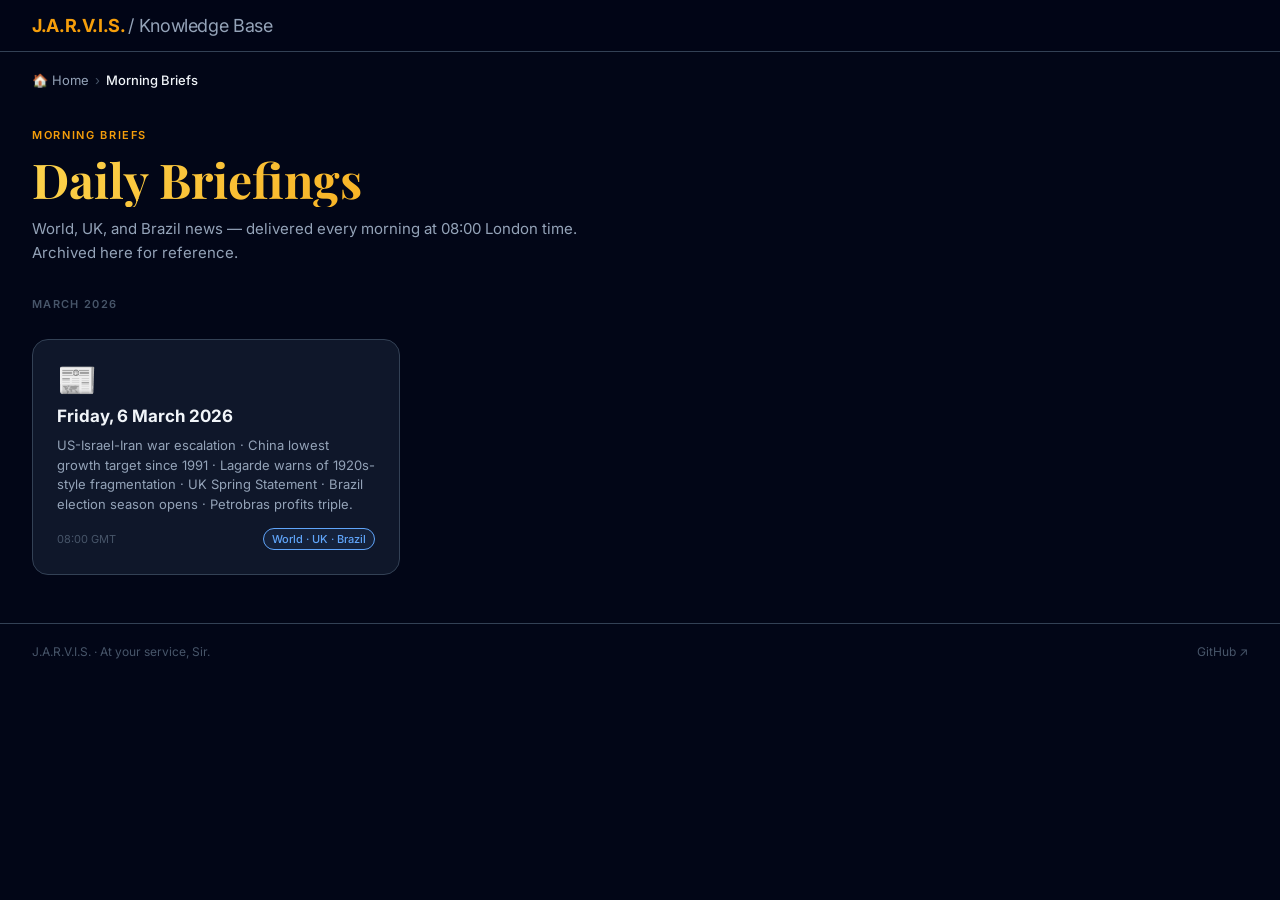
==== briefs/index.html @ 9e258c9f "feat: initial knowledge base — projects, briefs, reports, decisions" ====
<!DOCTYPE html>
<html lang="en">
<head>
<meta charset="UTF-8">
<meta name="viewport" content="width=device-width, initial-scale=1.0">
<title>Morning Briefs — J.A.R.V.I.S. Knowledge Base</title>
<link href="https://fonts.googleapis.com/css2?family=Inter:wght@300;400;500;600;700&family=Playfair+Display:wght@700&display=swap" rel="stylesheet">
<link rel="stylesheet" href="../_assets/style.css">
</head>
<body>

<header class="topbar">
  <div class="topbar-left">
    <div class="topbar-logo">J.A.R.V.I.S. <span>/ Knowledge Base</span></div>
  </div>
</header>

<nav class="breadcrumb">
  <a href="../">🏠 Home</a>
  <span class="sep">›</span>
  <span class="current">Morning Briefs</span>
</nav>

<div class="hero">
  <div class="hero-label">Morning Briefs</div>
  <h1>Daily Briefings</h1>
  <p>World, UK, and Brazil news — delivered every morning at 08:00 London time. Archived here for reference.</p>
</div>

<div class="section-label">March 2026</div>
<div class="grid">

  <a href="2026-03-06/">
    <div class="card">
      <div class="card-icon">📰</div>
      <div class="card-title">Friday, 6 March 2026</div>
      <div class="card-desc">US-Israel-Iran war escalation · China lowest growth target since 1991 · Lagarde warns of 1920s-style fragmentation · UK Spring Statement · Brazil election season opens · Petrobras profits triple.</div>
      <div class="card-meta">
        <span>08:00 GMT</span>
        <span class="badge badge-blue">World · UK · Brazil</span>
      </div>
    </div>
  </a>

</div>

<footer class="footer">
  <span>J.A.R.V.I.S. · At your service, Sir.</span>
  <a href="https://github.com/jarvis-jupiter/knowledge-base" target="_blank">GitHub ↗</a>
</footer>

</body>
</html>
---- _assets/style.css ----
:root {
  --bg: #020617;
  --surface: #0f172a;
  --surface2: #1e293b;
  --border: #334155;
  --amber: #f59e0b;
  --amber-light: #fcd34d;
  --amber-dim: rgba(245,158,11,0.12);
  --text: #f1f5f9;
  --muted: #94a3b8;
  --dim: #475569;
  --green: #34d399;
  --blue: #60a5fa;
  --purple: #a78bfa;
  --red: #f87171;
}
* { box-sizing: border-box; margin: 0; padding: 0; }
body {
  font-family: 'Inter', sans-serif;
  background: var(--bg);
  color: var(--text);
  min-height: 100vh;
}
a { color: inherit; text-decoration: none; }

/* TOPBAR */
.topbar {
  position: sticky; top: 0; z-index: 50;
  background: rgba(2,6,23,0.85);
  backdrop-filter: blur(12px);
  border-bottom: 1px solid var(--border);
  padding: 0 32px;
  height: 52px;
  display: flex; align-items: center; justify-content: space-between;
}
.topbar-left { display: flex; align-items: center; gap: 12px; }
.topbar-logo { font-size: 18px; font-weight: 700; color: var(--amber); letter-spacing: -0.02em; }
.topbar-logo span { color: var(--muted); font-weight: 400; }

/* BREADCRUMB */
.breadcrumb {
  display: flex; align-items: center; gap: 6px;
  font-size: 13px; color: var(--dim);
  padding: 20px 32px 0;
}
.breadcrumb a { color: var(--muted); transition: color 0.2s; }
.breadcrumb a:hover { color: var(--amber); }
.breadcrumb .sep { color: var(--dim); }
.breadcrumb .current { color: var(--text); font-weight: 500; }

/* HERO */
.hero { padding: 40px 32px 24px; }
.hero-label {
  font-size: 11px; font-weight: 600; letter-spacing: 0.15em;
  text-transform: uppercase; color: var(--amber); margin-bottom: 10px;
}
.hero h1 {
  font-family: 'Playfair Display', serif;
  font-size: clamp(28px, 4vw, 48px);
  background: linear-gradient(135deg, var(--amber-light), var(--amber), #f97316);
  -webkit-background-clip: text; -webkit-text-fill-color: transparent;
  line-height: 1.15; margin-bottom: 10px;
}
.hero p { color: var(--muted); font-size: 15px; max-width: 600px; line-height: 1.6; }

/* GRID */
.grid {
  display: grid;
  grid-template-columns: repeat(auto-fill, minmax(280px, 1fr));
  gap: 16px;
  padding: 24px 32px 48px;
  max-width: 1200px;
}

/* CARD */
.card {
  background: var(--surface);
  border: 1px solid var(--border);
  border-radius: 16px;
  padding: 24px;
  cursor: pointer;
  transition: border-color 0.2s, transform 0.15s, box-shadow 0.2s;
  display: flex; flex-direction: column; gap: 10px;
  position: relative; overflow: hidden;
}
.card::before {
  content: ''; position: absolute; inset: 0;
  background: linear-gradient(135deg, var(--amber-dim), transparent 60%);
  opacity: 0; transition: opacity 0.2s;
  border-radius: 16px;
}
.card:hover { border-color: rgba(245,158,11,0.5); transform: translateY(-2px); box-shadow: 0 8px 32px rgba(0,0,0,0.4); }
.card:hover::before { opacity: 1; }
.card-icon { font-size: 32px; line-height: 1; }
.card-title { font-size: 17px; font-weight: 700; color: var(--text); }
.card-desc { font-size: 13px; color: var(--muted); line-height: 1.5; flex: 1; }
.card-meta {
  display: flex; align-items: center; justify-content: space-between;
  font-size: 11px; color: var(--dim); margin-top: 4px;
}
.card-meta .badge {
  font-size: 11px; font-weight: 500; padding: 3px 8px; border-radius: 99px;
  border: 1px solid; display: inline-flex; align-items: center;
}
.badge-amber { color: var(--amber); border-color: rgba(245,158,11,0.4); background: rgba(245,158,11,0.08); }
.badge-blue  { color: var(--blue);  border-color: rgba(96,165,250,0.4);  background: rgba(96,165,250,0.08); }
.badge-green { color: var(--green); border-color: rgba(52,211,153,0.4); background: rgba(52,211,153,0.08); }
.badge-purple{ color: var(--purple);border-color: rgba(167,139,250,0.4);background: rgba(167,139,250,0.08); }
.badge-red   { color: var(--red);   border-color: rgba(248,113,113,0.4); background: rgba(248,113,113,0.08); }

/* EMPTY STATE */
.empty {
  padding: 48px 32px;
  display: flex; flex-direction: column; align-items: center; gap: 12px;
  color: var(--dim); text-align: center;
}
.empty .empty-icon { font-size: 48px; opacity: 0.4; }
.empty p { font-size: 14px; }

/* FOOTER */
.footer {
  border-top: 1px solid var(--border);
  padding: 20px 32px;
  font-size: 12px; color: var(--dim);
  display: flex; align-items: center; justify-content: space-between;
}
.footer a { color: var(--dim); transition: color 0.2s; }
.footer a:hover { color: var(--amber); }

/* DIVIDER */
.section-label {
  padding: 8px 32px 4px;
  font-size: 11px; font-weight: 600; letter-spacing: 0.12em;
  text-transform: uppercase; color: var(--dim);
}
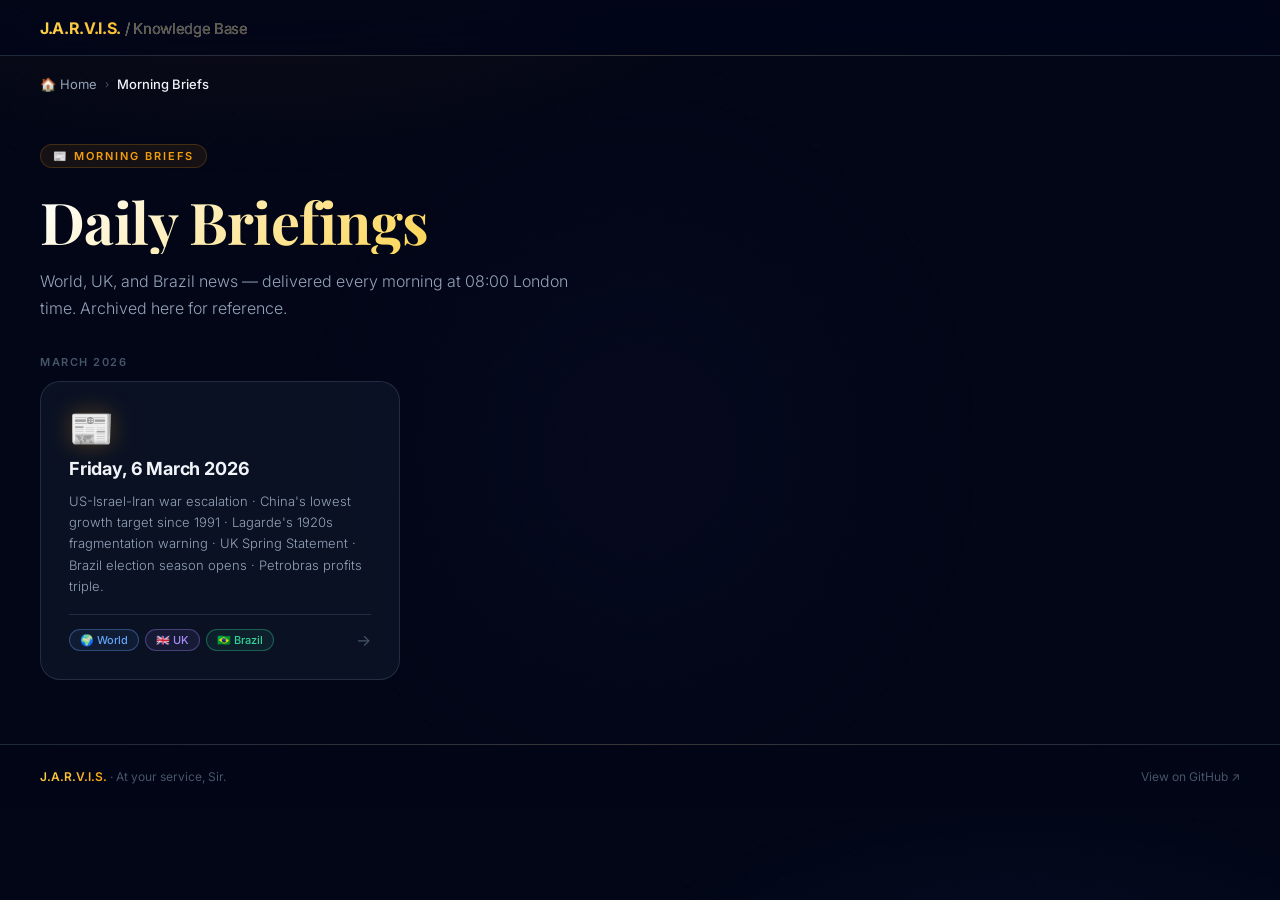
==== commit 79b1e5b0: "design: premium CSS redesign — glassmorphism, animated gradients, glow effects, dot grid" ====
--- a/briefs/index.html
+++ b/briefs/index.html
@@ -4,15 +4,12 @@
 <meta charset="UTF-8">
 <meta name="viewport" content="width=device-width, initial-scale=1.0">
 <title>Morning Briefs — J.A.R.V.I.S. Knowledge Base</title>
-<link href="https://fonts.googleapis.com/css2?family=Inter:wght@300;400;500;600;700&family=Playfair+Display:wght@700&display=swap" rel="stylesheet">
 <link rel="stylesheet" href="../_assets/style.css">
 </head>
 <body>
 
 <header class="topbar">
-  <div class="topbar-left">
-    <div class="topbar-logo">J.A.R.V.I.S. <span>/ Knowledge Base</span></div>
-  </div>
+  <div class="topbar-logo">J.A.R.V.I.S. <span>/ Knowledge Base</span></div>
 </header>
 
 <nav class="breadcrumb">
@@ -22,7 +19,7 @@
 </nav>
 
 <div class="hero">
-  <div class="hero-label">Morning Briefs</div>
+  <div class="hero-label">📰 Morning Briefs</div>
   <h1>Daily Briefings</h1>
   <p>World, UK, and Brazil news — delivered every morning at 08:00 London time. Archived here for reference.</p>
 </div>
@@ -34,10 +31,14 @@
     <div class="card">
       <div class="card-icon">📰</div>
       <div class="card-title">Friday, 6 March 2026</div>
-      <div class="card-desc">US-Israel-Iran war escalation · China lowest growth target since 1991 · Lagarde warns of 1920s-style fragmentation · UK Spring Statement · Brazil election season opens · Petrobras profits triple.</div>
+      <div class="card-desc">US-Israel-Iran war escalation · China's lowest growth target since 1991 · Lagarde's 1920s fragmentation warning · UK Spring Statement · Brazil election season opens · Petrobras profits triple.</div>
       <div class="card-meta">
-        <span>08:00 GMT</span>
-        <span class="badge badge-blue">World · UK · Brazil</span>
+        <div style="display:flex;gap:6px;flex-wrap:wrap">
+          <span class="badge badge-blue">🌍 World</span>
+          <span class="badge badge-purple">🇬🇧 UK</span>
+          <span class="badge badge-green">🇧🇷 Brazil</span>
+        </div>
+        <span class="card-arrow">→</span>
       </div>
     </div>
   </a>
@@ -45,8 +46,8 @@
 </div>
 
 <footer class="footer">
-  <span>J.A.R.V.I.S. · At your service, Sir.</span>
-  <a href="https://github.com/jarvis-jupiter/knowledge-base" target="_blank">GitHub ↗</a>
+  <span><span class="footer-brand">J.A.R.V.I.S.</span> · At your service, Sir.</span>
+  <a href="https://github.com/jarvis-jupiter/knowledge-base" target="_blank">View on GitHub ↗</a>
 </footer>
 
 </body>
--- a/_assets/style.css
+++ b/_assets/style.css
@@ -1,135 +1,364 @@
+@import url('https://fonts.googleapis.com/css2?family=Inter:wght@300;400;500;600;700&family=Playfair+Display:ital,wght@0,700;1,400&family=JetBrains+Mono:wght@400;500&display=swap');
+
+/* ─── TOKENS ─────────────────────────────────────────────── */
 :root {
-  --bg: #020617;
-  --surface: #0f172a;
-  --surface2: #1e293b;
-  --border: #334155;
-  --amber: #f59e0b;
+  --bg:          #020617;
+  --surface:     rgba(15,23,42,0.7);
+  --surface2:    rgba(30,41,59,0.8);
+  --border:      rgba(51,65,85,0.6);
+  --border-glow: rgba(245,158,11,0.35);
+  --amber:       #f59e0b;
   --amber-light: #fcd34d;
-  --amber-dim: rgba(245,158,11,0.12);
-  --text: #f1f5f9;
-  --muted: #94a3b8;
-  --dim: #475569;
-  --green: #34d399;
-  --blue: #60a5fa;
-  --purple: #a78bfa;
-  --red: #f87171;
-}
-* { box-sizing: border-box; margin: 0; padding: 0; }
+  --amber-dim:   rgba(245,158,11,0.12);
+  --amber-glow:  rgba(245,158,11,0.08);
+  --text:        #f1f5f9;
+  --muted:       #94a3b8;
+  --dim:         #475569;
+  --green:       #34d399;
+  --blue:        #60a5fa;
+  --purple:      #a78bfa;
+  --red:         #f87171;
+}
+
+/* ─── RESET ──────────────────────────────────────────────── */
+*, *::before, *::after { box-sizing: border-box; margin: 0; padding: 0; }
+html { scroll-behavior: smooth; }
 body {
   font-family: 'Inter', sans-serif;
   background: var(--bg);
   color: var(--text);
   min-height: 100vh;
+  overflow-x: hidden;
 }
 a { color: inherit; text-decoration: none; }
 
-/* TOPBAR */
+/* ─── ANIMATED BACKGROUND ────────────────────────────────── */
+body::before {
+  content: '';
+  position: fixed; inset: 0; z-index: 0;
+  background:
+    radial-gradient(ellipse 80% 50% at 20% -10%, rgba(245,158,11,0.07) 0%, transparent 60%),
+    radial-gradient(ellipse 60% 40% at 80% 110%, rgba(96,165,250,0.05) 0%, transparent 55%),
+    radial-gradient(ellipse 40% 60% at 50% 50%, rgba(167,139,250,0.03) 0%, transparent 70%);
+  pointer-events: none;
+}
+
+/* Dot grid */
+body::after {
+  content: '';
+  position: fixed; inset: 0; z-index: 0;
+  background-image: radial-gradient(rgba(255,255,255,0.03) 1px, transparent 1px);
+  background-size: 32px 32px;
+  pointer-events: none;
+}
+
+/* All content above backgrounds */
+header, nav, main, section, footer, .hero, .grid, .brief-body, .empty { position: relative; z-index: 1; }
+
+/* ─── TOPBAR ─────────────────────────────────────────────── */
 .topbar {
-  position: sticky; top: 0; z-index: 50;
-  background: rgba(2,6,23,0.85);
-  backdrop-filter: blur(12px);
+  position: sticky; top: 0; z-index: 100;
+  background: rgba(2,6,23,0.8);
+  backdrop-filter: blur(20px) saturate(180%);
+  -webkit-backdrop-filter: blur(20px) saturate(180%);
   border-bottom: 1px solid var(--border);
-  padding: 0 32px;
-  height: 52px;
+  padding: 0 40px;
+  height: 56px;
   display: flex; align-items: center; justify-content: space-between;
 }
-.topbar-left { display: flex; align-items: center; gap: 12px; }
-.topbar-logo { font-size: 18px; font-weight: 700; color: var(--amber); letter-spacing: -0.02em; }
-.topbar-logo span { color: var(--muted); font-weight: 400; }
-
-/* BREADCRUMB */
+.topbar::after {
+  content: '';
+  position: absolute; bottom: -1px; left: 0; right: 0; height: 1px;
+  background: linear-gradient(90deg, transparent, var(--amber-dim), transparent);
+}
+.topbar-logo {
+  font-size: 16px; font-weight: 700; letter-spacing: -0.02em;
+  background: linear-gradient(135deg, var(--amber-light), var(--amber));
+  -webkit-background-clip: text; -webkit-text-fill-color: transparent;
+}
+.topbar-logo span { -webkit-text-fill-color: var(--dim); font-weight: 400; font-size: 15px; }
+.topbar-right { font-size: 12px; color: var(--dim); font-family: 'JetBrains Mono', monospace; }
+
+/* ─── BREADCRUMB ─────────────────────────────────────────── */
 .breadcrumb {
-  display: flex; align-items: center; gap: 6px;
+  display: flex; align-items: center; gap: 8px;
   font-size: 13px; color: var(--dim);
-  padding: 20px 32px 0;
-}
-.breadcrumb a { color: var(--muted); transition: color 0.2s; }
+  padding: 20px 40px 0;
+}
+.breadcrumb a {
+  color: var(--muted); transition: color 0.2s;
+  display: flex; align-items: center; gap: 4px;
+}
 .breadcrumb a:hover { color: var(--amber); }
-.breadcrumb .sep { color: var(--dim); }
+.breadcrumb .sep { color: var(--dim); font-size: 11px; }
 .breadcrumb .current { color: var(--text); font-weight: 500; }
 
-/* HERO */
-.hero { padding: 40px 32px 24px; }
+/* ─── HERO ───────────────────────────────────────────────── */
+.hero {
+  padding: 52px 40px 28px;
+  max-width: 1200px;
+}
 .hero-label {
-  font-size: 11px; font-weight: 600; letter-spacing: 0.15em;
-  text-transform: uppercase; color: var(--amber); margin-bottom: 10px;
+  display: inline-flex; align-items: center; gap: 6px;
+  font-size: 11px; font-weight: 600; letter-spacing: 0.18em;
+  text-transform: uppercase; color: var(--amber);
+  background: var(--amber-glow); border: 1px solid rgba(245,158,11,0.2);
+  padding: 4px 12px; border-radius: 99px;
+  margin-bottom: 20px;
 }
 .hero h1 {
   font-family: 'Playfair Display', serif;
-  font-size: clamp(28px, 4vw, 48px);
-  background: linear-gradient(135deg, var(--amber-light), var(--amber), #f97316);
+  font-size: clamp(32px, 4.5vw, 58px);
+  background: linear-gradient(135deg, #fff 0%, var(--amber-light) 40%, var(--amber) 100%);
   -webkit-background-clip: text; -webkit-text-fill-color: transparent;
-  line-height: 1.15; margin-bottom: 10px;
-}
-.hero p { color: var(--muted); font-size: 15px; max-width: 600px; line-height: 1.6; }
-
-/* GRID */
+  line-height: 1.15; margin-bottom: 14px;
+  letter-spacing: -0.01em;
+}
+.hero p {
+  color: var(--muted); font-size: 16px; max-width: 560px;
+  line-height: 1.7; font-weight: 300;
+}
+
+/* ─── SECTION LABEL ──────────────────────────────────────── */
+.section-label {
+  padding: 4px 40px 12px;
+  font-size: 11px; font-weight: 600; letter-spacing: 0.14em;
+  text-transform: uppercase; color: var(--dim);
+  max-width: 1200px;
+}
+
+/* ─── GRID ───────────────────────────────────────────────── */
 .grid {
   display: grid;
-  grid-template-columns: repeat(auto-fill, minmax(280px, 1fr));
-  gap: 16px;
-  padding: 24px 32px 48px;
+  grid-template-columns: repeat(auto-fill, minmax(300px, 1fr));
+  gap: 20px;
+  padding: 0 40px 64px;
   max-width: 1200px;
 }
 
-/* CARD */
+/* ─── CARD ───────────────────────────────────────────────── */
 .card {
   background: var(--surface);
   border: 1px solid var(--border);
-  border-radius: 16px;
-  padding: 24px;
+  border-radius: 20px;
+  padding: 28px;
   cursor: pointer;
-  transition: border-color 0.2s, transform 0.15s, box-shadow 0.2s;
-  display: flex; flex-direction: column; gap: 10px;
+  transition: border-color 0.3s, transform 0.25s cubic-bezier(.34,1.56,.64,1), box-shadow 0.3s;
+  display: flex; flex-direction: column; gap: 12px;
   position: relative; overflow: hidden;
-}
+  backdrop-filter: blur(12px);
+  -webkit-backdrop-filter: blur(12px);
+}
+
+/* Shine sweep on hover */
 .card::before {
-  content: ''; position: absolute; inset: 0;
-  background: linear-gradient(135deg, var(--amber-dim), transparent 60%);
-  opacity: 0; transition: opacity 0.2s;
-  border-radius: 16px;
-}
-.card:hover { border-color: rgba(245,158,11,0.5); transform: translateY(-2px); box-shadow: 0 8px 32px rgba(0,0,0,0.4); }
-.card:hover::before { opacity: 1; }
-.card-icon { font-size: 32px; line-height: 1; }
-.card-title { font-size: 17px; font-weight: 700; color: var(--text); }
-.card-desc { font-size: 13px; color: var(--muted); line-height: 1.5; flex: 1; }
+  content: '';
+  position: absolute;
+  top: -100%; left: -60%; width: 40%; height: 300%;
+  background: linear-gradient(105deg, transparent, rgba(255,255,255,0.04), transparent);
+  transform: skewX(-15deg);
+  transition: left 0.6s ease;
+  pointer-events: none;
+}
+/* Ambient glow layer */
+.card::after {
+  content: '';
+  position: absolute; inset: 0; border-radius: 20px;
+  background: radial-gradient(circle at 50% 0%, rgba(245,158,11,0.06), transparent 60%);
+  opacity: 0; transition: opacity 0.3s;
+  pointer-events: none;
+}
+
+.card:hover {
+  border-color: var(--border-glow);
+  transform: translateY(-4px) scale(1.01);
+  box-shadow:
+    0 0 0 1px rgba(245,158,11,0.1),
+    0 12px 40px rgba(0,0,0,0.5),
+    0 0 60px rgba(245,158,11,0.06);
+}
+.card:hover::before { left: 140%; }
+.card:hover::after { opacity: 1; }
+
+.card-icon {
+  font-size: 36px; line-height: 1;
+  filter: drop-shadow(0 0 12px rgba(245,158,11,0.3));
+  transition: transform 0.3s cubic-bezier(.34,1.56,.64,1), filter 0.3s;
+}
+.card:hover .card-icon {
+  transform: scale(1.15) rotate(-3deg);
+  filter: drop-shadow(0 0 18px rgba(245,158,11,0.5));
+}
+
+.card-title {
+  font-size: 18px; font-weight: 700; color: var(--text);
+  letter-spacing: -0.01em;
+}
+.card-desc {
+  font-size: 13px; color: var(--muted); line-height: 1.65; flex: 1;
+  font-weight: 300;
+}
 .card-meta {
   display: flex; align-items: center; justify-content: space-between;
   font-size: 11px; color: var(--dim); margin-top: 4px;
-}
-.card-meta .badge {
-  font-size: 11px; font-weight: 500; padding: 3px 8px; border-radius: 99px;
-  border: 1px solid; display: inline-flex; align-items: center;
-}
-.badge-amber { color: var(--amber); border-color: rgba(245,158,11,0.4); background: rgba(245,158,11,0.08); }
-.badge-blue  { color: var(--blue);  border-color: rgba(96,165,250,0.4);  background: rgba(96,165,250,0.08); }
-.badge-green { color: var(--green); border-color: rgba(52,211,153,0.4); background: rgba(52,211,153,0.08); }
-.badge-purple{ color: var(--purple);border-color: rgba(167,139,250,0.4);background: rgba(167,139,250,0.08); }
-.badge-red   { color: var(--red);   border-color: rgba(248,113,113,0.4); background: rgba(248,113,113,0.08); }
-
-/* EMPTY STATE */
+  padding-top: 14px; border-top: 1px solid var(--border);
+}
+.card-arrow {
+  font-size: 16px; color: var(--dim);
+  transition: color 0.2s, transform 0.2s;
+}
+.card:hover .card-arrow { color: var(--amber); transform: translateX(4px); }
+
+/* ─── BADGES ─────────────────────────────────────────────── */
+.badge {
+  display: inline-flex; align-items: center; gap: 5px;
+  font-size: 11px; font-weight: 500; padding: 3px 10px;
+  border-radius: 99px; border: 1px solid;
+}
+.badge-amber  { color: var(--amber);  border-color: rgba(245,158,11,0.35); background: rgba(245,158,11,0.08); }
+.badge-blue   { color: var(--blue);   border-color: rgba(96,165,250,0.35);  background: rgba(96,165,250,0.08); }
+.badge-green  { color: var(--green);  border-color: rgba(52,211,153,0.35);  background: rgba(52,211,153,0.08); }
+.badge-purple { color: var(--purple); border-color: rgba(167,139,250,0.35); background: rgba(167,139,250,0.08); }
+.badge-red    { color: var(--red);    border-color: rgba(248,113,113,0.35); background: rgba(248,113,113,0.08); }
+
+/* ─── HOME STATS BAR ─────────────────────────────────────── */
+.stats-bar {
+  display: flex; gap: 0;
+  margin: 0 40px 40px;
+  max-width: 1200px;
+  background: var(--surface);
+  border: 1px solid var(--border);
+  border-radius: 16px;
+  overflow: hidden;
+  backdrop-filter: blur(12px);
+}
+.stat {
+  flex: 1; padding: 20px 28px;
+  border-right: 1px solid var(--border);
+  transition: background 0.2s;
+}
+.stat:last-child { border-right: none; }
+.stat:hover { background: var(--surface2); }
+.stat-value {
+  font-size: 28px; font-weight: 700;
+  background: linear-gradient(135deg, var(--amber-light), var(--amber));
+  -webkit-background-clip: text; -webkit-text-fill-color: transparent;
+  font-variant-numeric: tabular-nums;
+}
+.stat-label { font-size: 12px; color: var(--dim); margin-top: 4px; font-weight: 500; }
+
+/* ─── EMPTY STATE ────────────────────────────────────────── */
 .empty {
-  padding: 48px 32px;
-  display: flex; flex-direction: column; align-items: center; gap: 12px;
-  color: var(--dim); text-align: center;
-}
-.empty .empty-icon { font-size: 48px; opacity: 0.4; }
-.empty p { font-size: 14px; }
-
-/* FOOTER */
+  padding: 80px 40px;
+  display: flex; flex-direction: column; align-items: center; gap: 16px;
+  color: var(--dim); text-align: center; position: relative; z-index: 1;
+}
+.empty-icon {
+  font-size: 56px; opacity: 0.3;
+  animation: float 4s ease-in-out infinite;
+}
+@keyframes float {
+  0%, 100% { transform: translateY(0px); }
+  50% { transform: translateY(-8px); }
+}
+.empty h3 { font-size: 18px; font-weight: 600; color: var(--muted); }
+.empty p { font-size: 14px; max-width: 320px; line-height: 1.6; }
+
+/* ─── FOOTER ─────────────────────────────────────────────── */
 .footer {
+  position: relative; z-index: 1;
   border-top: 1px solid var(--border);
-  padding: 20px 32px;
+  padding: 24px 40px;
   font-size: 12px; color: var(--dim);
   display: flex; align-items: center; justify-content: space-between;
+  background: rgba(2,6,23,0.6);
+  backdrop-filter: blur(12px);
+}
+.footer::before {
+  content: '';
+  position: absolute; top: -1px; left: 0; right: 0; height: 1px;
+  background: linear-gradient(90deg, transparent, var(--amber-dim), transparent);
 }
 .footer a { color: var(--dim); transition: color 0.2s; }
 .footer a:hover { color: var(--amber); }
-
-/* DIVIDER */
-.section-label {
-  padding: 8px 32px 4px;
-  font-size: 11px; font-weight: 600; letter-spacing: 0.12em;
-  text-transform: uppercase; color: var(--dim);
-}
+.footer-brand {
+  background: linear-gradient(135deg, var(--amber-light), var(--amber));
+  -webkit-background-clip: text; -webkit-text-fill-color: transparent;
+  font-weight: 600;
+}
+
+/* ─── BRIEF PAGE ─────────────────────────────────────────── */
+.brief-body {
+  max-width: 760px;
+  padding: 0 40px 80px;
+  position: relative; z-index: 1;
+}
+.brief-section { margin-bottom: 48px; }
+.brief-section h2 {
+  font-size: 11px; font-weight: 600; letter-spacing: 0.16em; text-transform: uppercase;
+  color: var(--amber); margin-bottom: 24px; padding-bottom: 12px;
+  border-bottom: 1px solid var(--border);
+  display: flex; align-items: center; gap: 8px;
+}
+.story {
+  margin-bottom: 28px;
+  padding: 24px;
+  background: var(--surface);
+  border: 1px solid var(--border);
+  border-radius: 16px;
+  backdrop-filter: blur(12px);
+  transition: border-color 0.2s, box-shadow 0.2s;
+}
+.story:hover {
+  border-color: var(--border-glow);
+  box-shadow: 0 4px 24px rgba(0,0,0,0.3), 0 0 40px rgba(245,158,11,0.04);
+}
+.story h3 {
+  font-size: 17px; font-weight: 700; color: var(--text);
+  margin-bottom: 10px; line-height: 1.4; letter-spacing: -0.01em;
+}
+.story p { font-size: 14px; color: var(--muted); line-height: 1.75; font-weight: 300; }
+.story .source {
+  font-size: 12px; color: var(--dim); margin-top: 12px;
+  font-style: italic; padding-top: 10px; border-top: 1px solid var(--border);
+}
+
+/* Weather box */
+.weather-box {
+  background: linear-gradient(135deg, rgba(96,165,250,0.08), rgba(167,139,250,0.06));
+  border: 1px solid rgba(96,165,250,0.25);
+  border-radius: 16px; padding: 24px 28px;
+  display: flex; align-items: center; gap: 20px;
+  backdrop-filter: blur(12px);
+}
+.weather-box .w-icon { font-size: 48px; filter: drop-shadow(0 0 16px rgba(96,165,250,0.4)); }
+.weather-box .w-text h3 { font-size: 22px; font-weight: 700; color: var(--text); margin-bottom: 4px; }
+.weather-box .w-text p { font-size: 14px; color: var(--muted); }
+
+/* ─── PRESENTATION NAV OVERLAY ───────────────────────────── */
+.kb-topbar {
+  position: fixed; top: 0; left: 0; right: 0; z-index: 200;
+  background: rgba(2,6,23,0.9);
+  backdrop-filter: blur(20px);
+  border-bottom: 1px solid var(--border);
+  height: 48px; padding: 0 24px;
+  display: flex; align-items: center; justify-content: space-between;
+  font-family: 'Inter', sans-serif;
+}
+.kb-back {
+  display: flex; align-items: center; gap: 8px;
+  font-size: 13px; color: var(--muted); transition: color 0.2s;
+}
+.kb-back:hover { color: var(--amber); }
+.kb-crumb { font-size: 12px; color: var(--dim); }
+.kb-crumb a { color: var(--dim); transition: color 0.2s; }
+.kb-crumb a:hover { color: var(--amber); }
+
+/* ─── SCROLLBAR ──────────────────────────────────────────── */
+::-webkit-scrollbar { width: 6px; }
+::-webkit-scrollbar-track { background: var(--bg); }
+::-webkit-scrollbar-thumb { background: var(--border); border-radius: 99px; }
+::-webkit-scrollbar-thumb:hover { background: var(--dim); }
+
+/* ─── SELECTION ──────────────────────────────────────────── */
+::selection { background: var(--amber-dim); color: var(--amber-light); }
